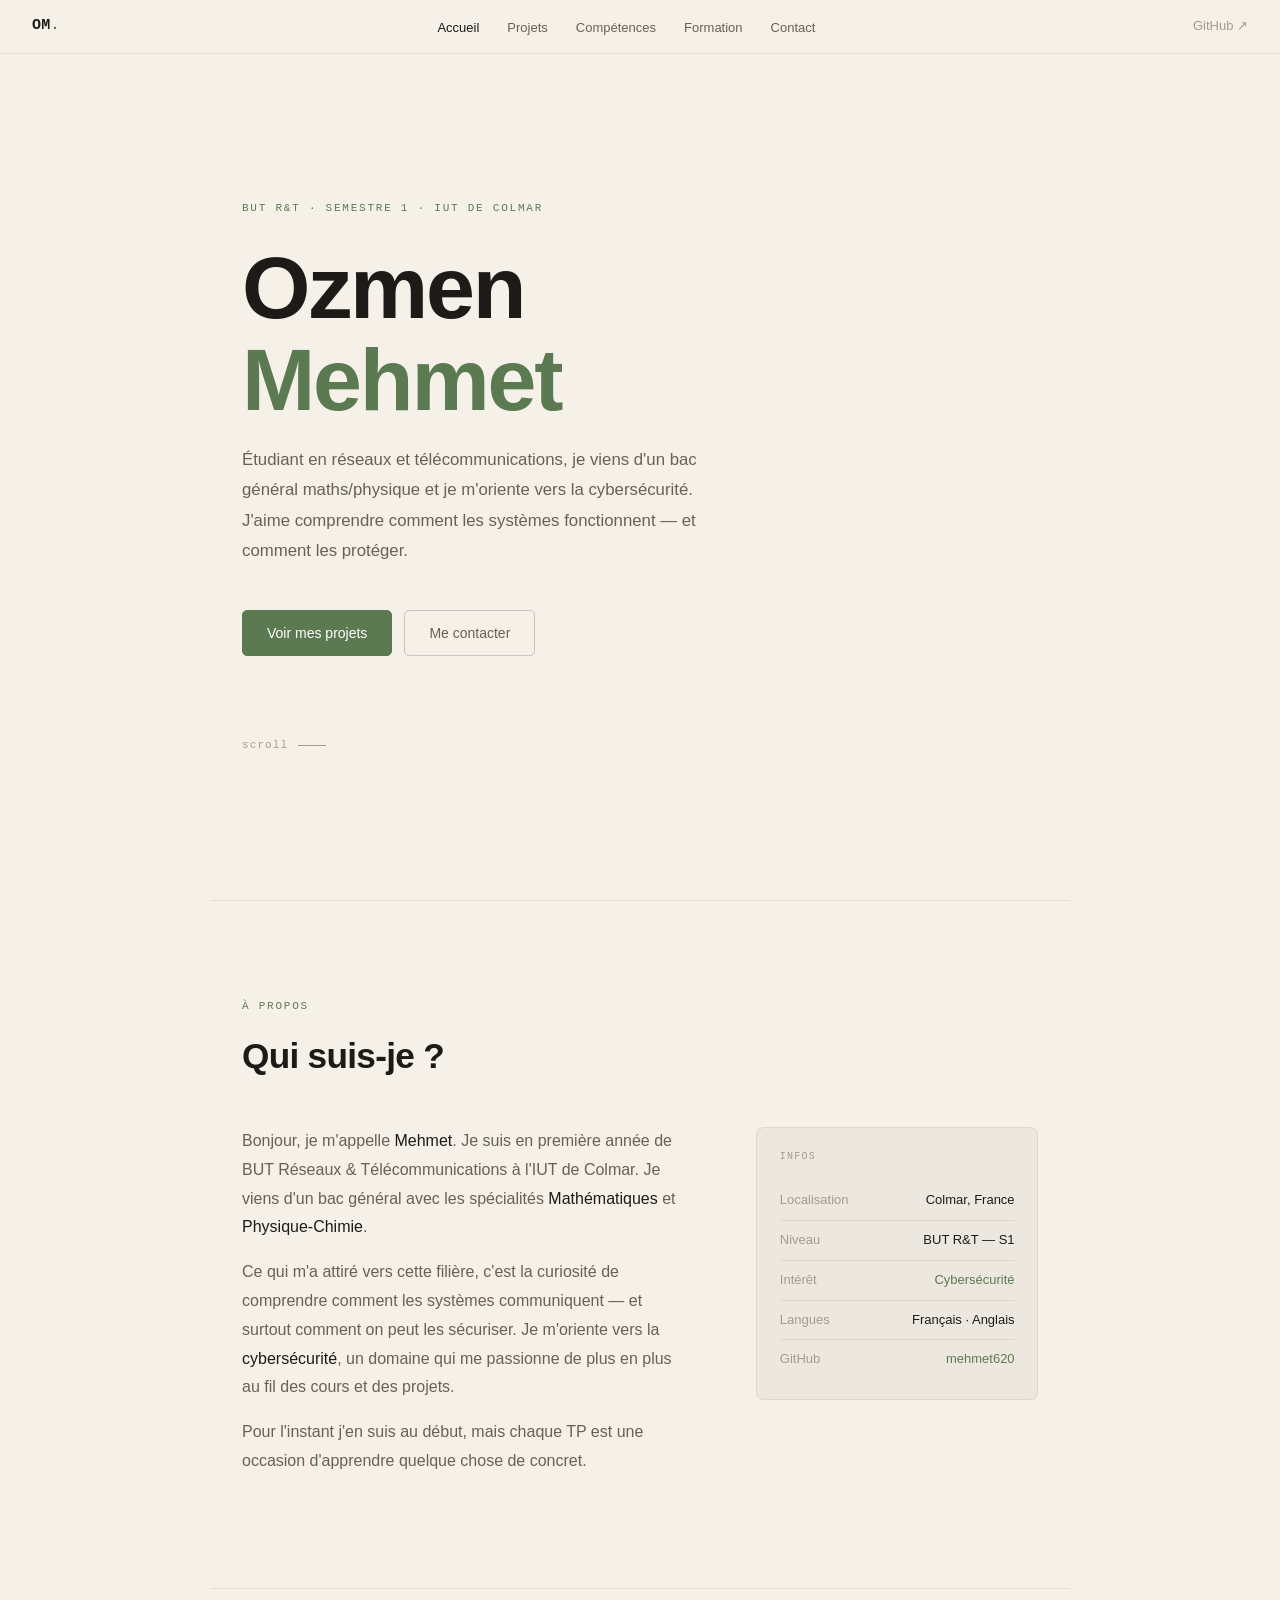
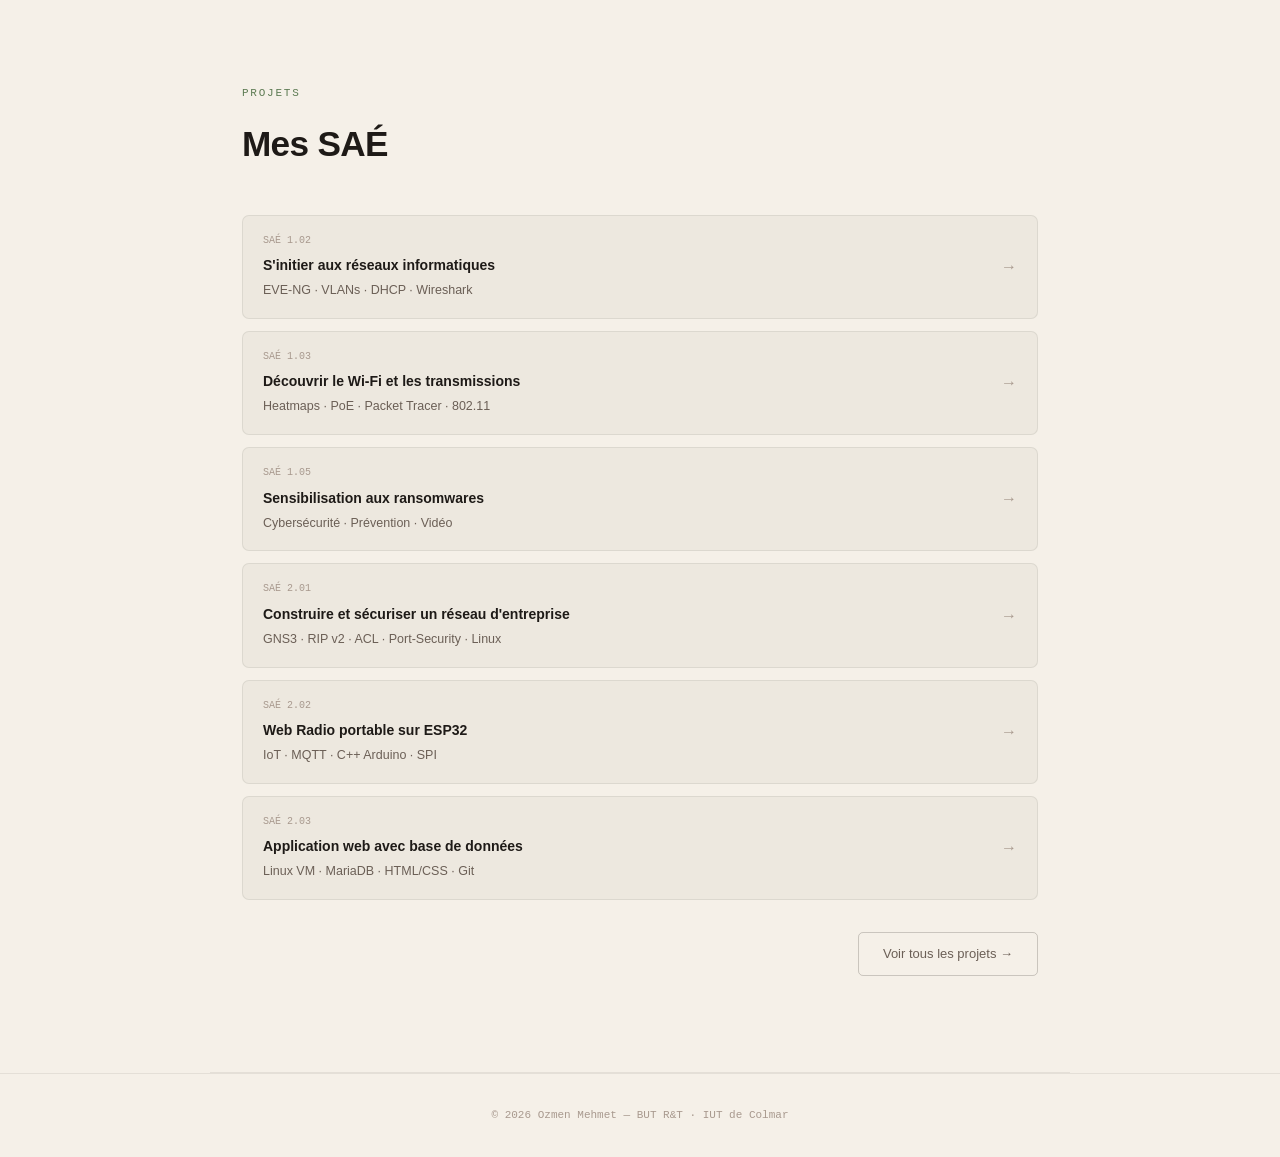
==== index.html @ 1ef93e6c "Add files via upload" ====
<!DOCTYPE html>
<html lang="fr">
<head>
<meta charset="UTF-8"><meta name="viewport" content="width=device-width,initial-scale=1.0">
<title>Ozmen Mehmet — Portfolio R&T</title>
<link rel="stylesheet" href="style.css">
</head>
<body>

<nav>
  <a href="index.html" class="logo">OM<span>.</span></a>
  <ul class="nav-links">
    <li><a href="index.html" class="active">Accueil</a></li>
    <li><a href="projets.html">Projets</a></li>
    <li><a href="competences.html">Compétences</a></li>
    <li><a href="formations.html">Formation</a></li>
    <li><a href="contact.html">Contact</a></li>
  </ul>
  <div class="nav-right">
    <a href="https://github.com/mehmet620" target="_blank" class="nav-icon">GitHub ↗</a>
  </div>
</nav>

<!-- HERO -->
<div class="hero">
  <div class="hero-eyebrow">BUT R&T · Semestre 1 · IUT de Colmar</div>
  <h1>Ozmen<br><em>Mehmet</em></h1>
  <p class="hero-sub">Étudiant en réseaux et télécommunications, je viens d'un bac général maths/physique et je m'oriente vers la cybersécurité. J'aime comprendre comment les systèmes fonctionnent — et comment les protéger.</p>
  <div class="hero-btns">
    <a href="projets.html" class="btn btn-fill">Voir mes projets</a>
    <a href="contact.html" class="btn btn-out">Me contacter</a>
  </div>
  <div class="hero-scroll">scroll</div>
</div>

<div class="sep"></div>

<!-- À PROPOS -->
<section style="padding:6rem 0">
  <div class="wrap">
    <div style="font-family:var(--mono);font-size:11px;color:var(--acc);letter-spacing:.16em;text-transform:uppercase;margin-bottom:.6rem">À propos</div>
    <h2 style="font-size:clamp(1.5rem,3.5vw,2.2rem);font-weight:700;letter-spacing:-.02em;margin-bottom:2.5rem">Qui suis-je ?</h2>
    <div class="about-grid">
      <div>
        <p>Bonjour, je m'appelle <strong>Mehmet</strong>. Je suis en première année de BUT Réseaux &amp; Télécommunications à l'IUT de Colmar. Je viens d'un bac général avec les spécialités <strong>Mathématiques</strong> et <strong>Physique-Chimie</strong>.</p>
        <p>Ce qui m'a attiré vers cette filière, c'est la curiosité de comprendre comment les systèmes communiquent — et surtout comment on peut les sécuriser. Je m'oriente vers la <strong>cybersécurité</strong>, un domaine qui me passionne de plus en plus au fil des cours et des projets.</p>
        <p>Pour l'instant j'en suis au début, mais chaque TP est une occasion d'apprendre quelque chose de concret.</p>
      </div>
      <div>
        <div class="info-card">
          <div class="card-title">Infos</div>
          <div class="info-row"><span class="k">Localisation</span><span class="v">Colmar, France</span></div>
          <div class="info-row"><span class="k">Niveau</span><span class="v">BUT R&T — S1</span></div>
          <div class="info-row"><span class="k">Intérêt</span><span class="v g">Cybersécurité</span></div>
          <div class="info-row"><span class="k">Langues</span><span class="v">Français · Anglais</span></div>
          <div class="info-row"><span class="k">GitHub</span><span class="v"><a href="https://github.com/mehmet620" target="_blank">mehmet620</a></span></div>
        </div>
      </div>
    </div>
  </div>
</section>

<div class="sep"></div>

<!-- APERÇU PROJETS -->
<section style="padding:6rem 0">
  <div class="wrap">
    <div style="font-family:var(--mono);font-size:11px;color:var(--acc);letter-spacing:.16em;text-transform:uppercase;margin-bottom:.6rem">Projets</div>
    <h2 style="font-size:clamp(1.5rem,3.5vw,2.2rem);font-weight:700;letter-spacing:-.02em;margin-bottom:2.5rem">Mes SAÉ</h2>
    <div class="preview-list">
      <a href="projets.html#sae102" class="preview-item">
        <div><div class="preview-num">SAÉ 1.02</div><h3>S'initier aux réseaux informatiques</h3><p>EVE-NG · VLANs · DHCP · Wireshark</p></div>
        <span class="arr">→</span>
      </a>
      <a href="projets.html#sae103" class="preview-item">
        <div><div class="preview-num">SAÉ 1.03</div><h3>Découvrir le Wi-Fi et les transmissions</h3><p>Heatmaps · PoE · Packet Tracer · 802.11</p></div>
        <span class="arr">→</span>
      </a>
      <a href="projets.html#sae105" class="preview-item">
        <div><div class="preview-num">SAÉ 1.05</div><h3>Sensibilisation aux ransomwares</h3><p>Cybersécurité · Prévention · Vidéo</p></div>
        <span class="arr">→</span>
      </a>
      <a href="projets.html#sae201" class="preview-item">
        <div><div class="preview-num">SAÉ 2.01</div><h3>Construire et sécuriser un réseau d'entreprise</h3><p>GNS3 · RIP v2 · ACL · Port-Security · Linux</p></div>
        <span class="arr">→</span>
      </a>
      <a href="projets.html#sae202" class="preview-item">
        <div><div class="preview-num">SAÉ 2.02</div><h3>Web Radio portable sur ESP32</h3><p>IoT · MQTT · C++ Arduino · SPI</p></div>
        <span class="arr">→</span>
      </a>
      <a href="projets.html#sae203" class="preview-item">
        <div><div class="preview-num">SAÉ 2.03</div><h3>Application web avec base de données</h3><p>Linux VM · MariaDB · HTML/CSS · Git</p></div>
        <span class="arr">→</span>
      </a>
    </div>
    <div style="margin-top:2rem;text-align:right"><a href="projets.html" class="btn btn-out" style="font-size:13px">Voir tous les projets →</a></div>
  </div>
</section>

<div class="sep"></div>

<footer>© 2026 Ozmen Mehmet — BUT R&T · IUT de Colmar</footer>
</body>
</html>
---- style.css ----
:root{
  --bg:#f5f0e8;--bg2:#ede8df;--bg3:#e4ddd2;
  --acc:#5c7a52;--acc-s:rgba(92,122,82,0.1);--acc-b:rgba(92,122,82,0.28);
  --t:#1e1a17;--t2:#6b5f56;--t3:#a8998e;
  --b:rgba(30,26,23,0.08);
  --mono:'Courier New',monospace;
  --sans:-apple-system,BlinkMacSystemFont,'Segoe UI',sans-serif;
  --max:860px;
}
*,*::before,*::after{box-sizing:border-box;margin:0;padding:0}
html{scroll-behavior:smooth}
body{background:var(--bg);color:var(--t);font-family:var(--sans);font-size:16px;line-height:1.75;-webkit-font-smoothing:antialiased}
a{color:var(--acc);text-decoration:none}
a:hover{opacity:.72}

/* NAV */
nav{position:fixed;top:0;left:0;right:0;z-index:100;height:54px;display:flex;align-items:center;justify-content:space-between;padding:0 2rem;background:rgba(245,240,232,.94);backdrop-filter:blur(12px);border-bottom:.5px solid var(--b)}
.logo{font-family:var(--mono);font-size:15px;font-weight:700;color:var(--t);letter-spacing:.02em}
.logo span{color:var(--acc)}
.nav-links{list-style:none;display:flex;gap:1.75rem}
.nav-links a{font-size:13px;color:var(--t2);transition:color .18s}
.nav-links a:hover,.nav-links a.active{color:var(--t);opacity:1}
.nav-right{display:flex;align-items:center;gap:1rem}
.nav-icon{color:var(--t3);font-size:13px;transition:color .18s}
.nav-icon:hover{color:var(--t);opacity:1}

/* LAYOUT */
.wrap{max-width:var(--max);margin:0 auto;padding:0 2rem}
.pt{padding-top:54px}

/* HERO */
.hero{min-height:100vh;display:flex;flex-direction:column;justify-content:center;max-width:var(--max);margin:0 auto;padding:0 2rem;padding-top:54px}
.hero-eyebrow{font-family:var(--mono);font-size:11px;color:var(--acc);letter-spacing:.16em;text-transform:uppercase;margin-bottom:1.5rem}
.hero h1{font-size:clamp(3rem,7vw,5.5rem);font-weight:700;line-height:1.04;letter-spacing:-.025em;margin-bottom:1.25rem}
.hero h1 em{color:var(--acc);font-style:normal}
.hero-sub{font-size:1.05rem;color:var(--t2);max-width:460px;line-height:1.8;margin-bottom:2.75rem}
.hero-btns{display:flex;gap:.75rem;flex-wrap:wrap}
.btn{padding:.6rem 1.5rem;border-radius:5px;font-size:14px;font-weight:500;display:inline-block;transition:all .18s;cursor:pointer}
.btn-fill{background:var(--acc);color:#fff;border:1px solid var(--acc)}
.btn-fill:hover{opacity:.85}
.btn-out{background:transparent;color:var(--t2);border:.5px solid rgba(30,26,23,0.2)}
.btn-out:hover{border-color:rgba(30,26,23,0.4);color:var(--t)}
.hero-scroll{margin-top:5rem;font-family:var(--mono);font-size:11px;color:var(--t3);letter-spacing:.1em;display:flex;align-items:center;gap:.6rem}
.hero-scroll::after{content:'';display:block;width:28px;height:.5px;background:var(--t3)}

/* PAGE HEADER */
.page-header{padding:6rem 0 3.5rem;border-bottom:.5px solid var(--b);margin-bottom:4rem}
.page-header .eyebrow{font-family:var(--mono);font-size:11px;color:var(--acc);letter-spacing:.16em;text-transform:uppercase;margin-bottom:.75rem}
.page-header h1{font-size:clamp(2rem,4vw,3rem);font-weight:700;letter-spacing:-.02em;line-height:1.1}
.page-header p{color:var(--t2);max-width:520px;margin-top:.85rem;font-size:1rem;line-height:1.8}

/* BREADCRUMB */
.bread{font-size:12px;color:var(--t3);margin-bottom:2rem;display:flex;gap:.4rem;align-items:center}
.bread a{color:var(--t3)}
.bread a:hover{color:var(--t);opacity:1}
.bread span{color:var(--t3)}

/* SEP */
.sep{height:.5px;background:var(--b);max-width:var(--max);margin:0 auto}

/* STACK CARDS (compétences) */
.stack-grid{display:grid;grid-template-columns:repeat(auto-fit,minmax(200px,1fr));gap:1rem;margin-bottom:3rem}
.stack-card{background:var(--bg2);border:.5px solid var(--b);border-radius:8px;padding:1.25rem 1.4rem}
.stack-card h3{font-family:var(--mono);font-size:11px;color:var(--t3);text-transform:uppercase;letter-spacing:.1em;margin-bottom:.9rem}
.chips{display:flex;flex-wrap:wrap;gap:.35rem}
.chip{font-size:12px;font-family:var(--mono);padding:2px 9px;background:var(--bg3);border:.5px solid var(--b);border-radius:3px;color:var(--t2)}
.chip.a{color:var(--acc);border-color:var(--acc-b);background:var(--acc-s)}

/* PROJETS */
.proj-grid{display:flex;flex-direction:column;gap:1px;border:.5px solid var(--b);border-radius:10px;overflow:hidden}
.proj-item{background:var(--bg2);padding:1.5rem 1.75rem;cursor:pointer;transition:background .15s;display:flex;justify-content:space-between;align-items:flex-start;gap:1rem}
.proj-item:hover{background:var(--bg3)}
.proj-item+.proj-item{border-top:.5px solid var(--b)}
.proj-num{font-family:var(--mono);font-size:10px;color:var(--t3);letter-spacing:.08em;margin-bottom:.3rem}
.proj-item h3{font-size:15px;font-weight:600;color:var(--t);margin-bottom:.3rem}
.proj-item p{font-size:13.5px;color:var(--t2);line-height:1.55}
.proj-arrow{color:var(--t3);font-size:18px;flex-shrink:0;margin-top:3px;transition:transform .18s,color .18s}
.proj-item:hover .proj-arrow{transform:translateX(4px);color:var(--acc)}

/* PROJET DETAIL PAGE */
.proj-detail{max-width:var(--max);margin:0 auto;padding:0 2rem;padding-bottom:6rem}
.proj-meta-bar{display:flex;flex-wrap:wrap;gap:.5rem;margin-bottom:2.5rem}
.meta-tag{font-family:var(--mono);font-size:11px;padding:3px 10px;border-radius:3px;border:.5px solid var(--b);color:var(--t2);background:var(--bg2)}
.meta-tag.g{color:var(--acc);border-color:var(--acc-b);background:var(--acc-s)}
.section-block{margin-bottom:2.5rem}
.section-block h2{font-size:13px;font-family:var(--mono);color:var(--acc);letter-spacing:.12em;text-transform:uppercase;margin-bottom:1rem;padding-bottom:.5rem;border-bottom:.5px solid var(--b)}
.section-block ul{list-style:none;display:flex;flex-direction:column;gap:.5rem}
.section-block li{font-size:14.5px;color:var(--t2);padding-left:1.1rem;position:relative;line-height:1.65}
.section-block li::before{content:'—';position:absolute;left:0;color:var(--t3);font-size:11px;top:5px}
.section-block li strong{color:var(--t);font-weight:500}
.ac-list{display:flex;flex-direction:column;gap:.75rem}
.ac-row{display:flex;gap:.75rem;align-items:flex-start}
.ac-tag{font-family:var(--mono);font-size:10px;padding:3px 7px;background:var(--acc-s);border:.5px solid var(--acc-b);border-radius:3px;color:var(--acc);white-space:nowrap;flex-shrink:0;margin-top:3px}
.ac-row p{font-size:14px;color:var(--t2);line-height:1.6}
.ac-row p strong{color:var(--t);font-weight:500}
.bilan-box{background:var(--bg2);border-left:2px solid var(--acc);border-radius:0 6px 6px 0;padding:1.25rem 1.4rem;font-size:14.5px;color:var(--t2);line-height:1.75;font-style:italic}
.bilan-box strong{color:var(--t);font-style:normal;font-weight:500}
.proj-nav{display:flex;justify-content:space-between;align-items:center;margin-top:4rem;padding-top:2rem;border-top:.5px solid var(--b)}
.proj-nav a{font-size:13.5px;color:var(--t2);display:flex;align-items:center;gap:.4rem}
.proj-nav a:hover{color:var(--t);opacity:1}

/* FORMATION */
.form-list{display:flex;flex-direction:column;gap:3rem}
.form-item{display:grid;grid-template-columns:140px 1fr;gap:2rem;padding-bottom:3rem;border-bottom:.5px solid var(--b)}
.form-item:last-child{border-bottom:none;padding-bottom:0}
.form-date{font-family:var(--mono);font-size:12px;color:var(--t3);padding-top:.2rem;letter-spacing:.04em}
.form-dot{width:8px;height:8px;border-radius:50%;background:var(--acc);display:inline-block;margin-right:.5rem}
.form-content h2{font-size:1.15rem;font-weight:700;color:var(--t);margin-bottom:.2rem}
.form-school{font-size:13.5px;color:var(--acc);margin-bottom:.75rem;font-weight:500}
.form-content p{font-size:14px;color:var(--t2);line-height:1.7;margin-bottom:.75rem}
.form-content p:last-child{margin-bottom:0}

/* COMPETENCES PAGE */
.comp-section{margin-bottom:3.5rem}
.comp-section h2{font-size:1rem;font-weight:700;color:var(--t);margin-bottom:1.25rem;display:flex;align-items:center;gap:.6rem}
.comp-section h2::after{content:'';flex:1;height:.5px;background:var(--b)}
.ac-table{width:100%;border-collapse:collapse}
.ac-table tr{border-bottom:.5px solid var(--b)}
.ac-table tr:last-child{border-bottom:none}
.ac-table td{padding:.75rem 0;vertical-align:top;font-size:14px}
.ac-table td:first-child{width:80px;font-family:var(--mono);font-size:11px;color:var(--acc);padding-right:1.25rem;white-space:nowrap}
.ac-table td:last-child{color:var(--t2);line-height:1.6}

/* CONTACT */
.contact-grid{display:grid;grid-template-columns:1.4fr 1fr;gap:4rem;align-items:start}
.contact-grid p{color:var(--t2);font-size:1rem;line-height:1.8;margin-bottom:2rem}
.contact-links{display:flex;flex-direction:column;gap:.6rem}
.c-link{display:flex;align-items:center;gap:.75rem;font-size:14px;color:var(--t2);padding:.75rem 1rem;background:var(--bg2);border:.5px solid var(--b);border-radius:6px;transition:border-color .18s}
.c-link:hover{border-color:var(--acc-b);color:var(--t);opacity:1}
.c-link .c-icon{font-size:16px;color:var(--t3)}
.c-link .c-label{font-size:11px;font-family:var(--mono);color:var(--t3);display:block;margin-top:1px}

/* FOOTER */
footer{border-top:.5px solid var(--b);padding:2rem;text-align:center;font-family:var(--mono);font-size:11px;color:var(--t3)}

/* ABOUT SECTION (home) */
.about-grid{display:grid;grid-template-columns:1.6fr 1fr;gap:4rem;align-items:start}
.about-grid p{color:var(--t2);font-size:1rem;line-height:1.8;margin-bottom:1rem}
.about-grid p strong{color:var(--t);font-weight:500}
.info-card{background:var(--bg2);border:.5px solid var(--b);border-radius:8px;padding:1.25rem 1.4rem}
.info-card .card-title{font-family:var(--mono);font-size:10px;color:var(--t3);letter-spacing:.12em;text-transform:uppercase;margin-bottom:1rem}
.info-row{display:flex;justify-content:space-between;padding:.5rem 0;border-bottom:.5px solid var(--b);font-size:13px;gap:.75rem}
.info-row:last-child{border-bottom:none}
.info-row .k{color:var(--t3)}.info-row .v{color:var(--t);text-align:right}
.info-row .v.g{color:var(--acc)}

/* HOME PROJETS PREVIEW */
.preview-list{display:flex;flex-direction:column;gap:.75rem}
.preview-item{display:flex;justify-content:space-between;align-items:center;padding:1rem 1.25rem;background:var(--bg2);border:.5px solid var(--b);border-radius:7px;transition:border-color .18s}
.preview-item:hover{border-color:var(--acc-b)}
.preview-item h3{font-size:14px;font-weight:600;color:var(--t);margin-bottom:.15rem}
.preview-item p{font-size:12.5px;color:var(--t2)}
.preview-num{font-family:var(--mono);font-size:10px;color:var(--t3);margin-bottom:.25rem}
.arr{color:var(--t3);transition:transform .15s,color .15s}
.preview-item:hover .arr{transform:translateX(3px);color:var(--acc)}

@media(max-width:640px){
  nav .nav-links{display:none}
  .about-grid,.contact-grid,.form-item{grid-template-columns:1fr;gap:1.5rem}
  .wrap{padding:0 1.25rem}
  .hero{padding:0 1.25rem;padding-top:54px}
  .proj-detail{padding:0 1.25rem 4rem}
}
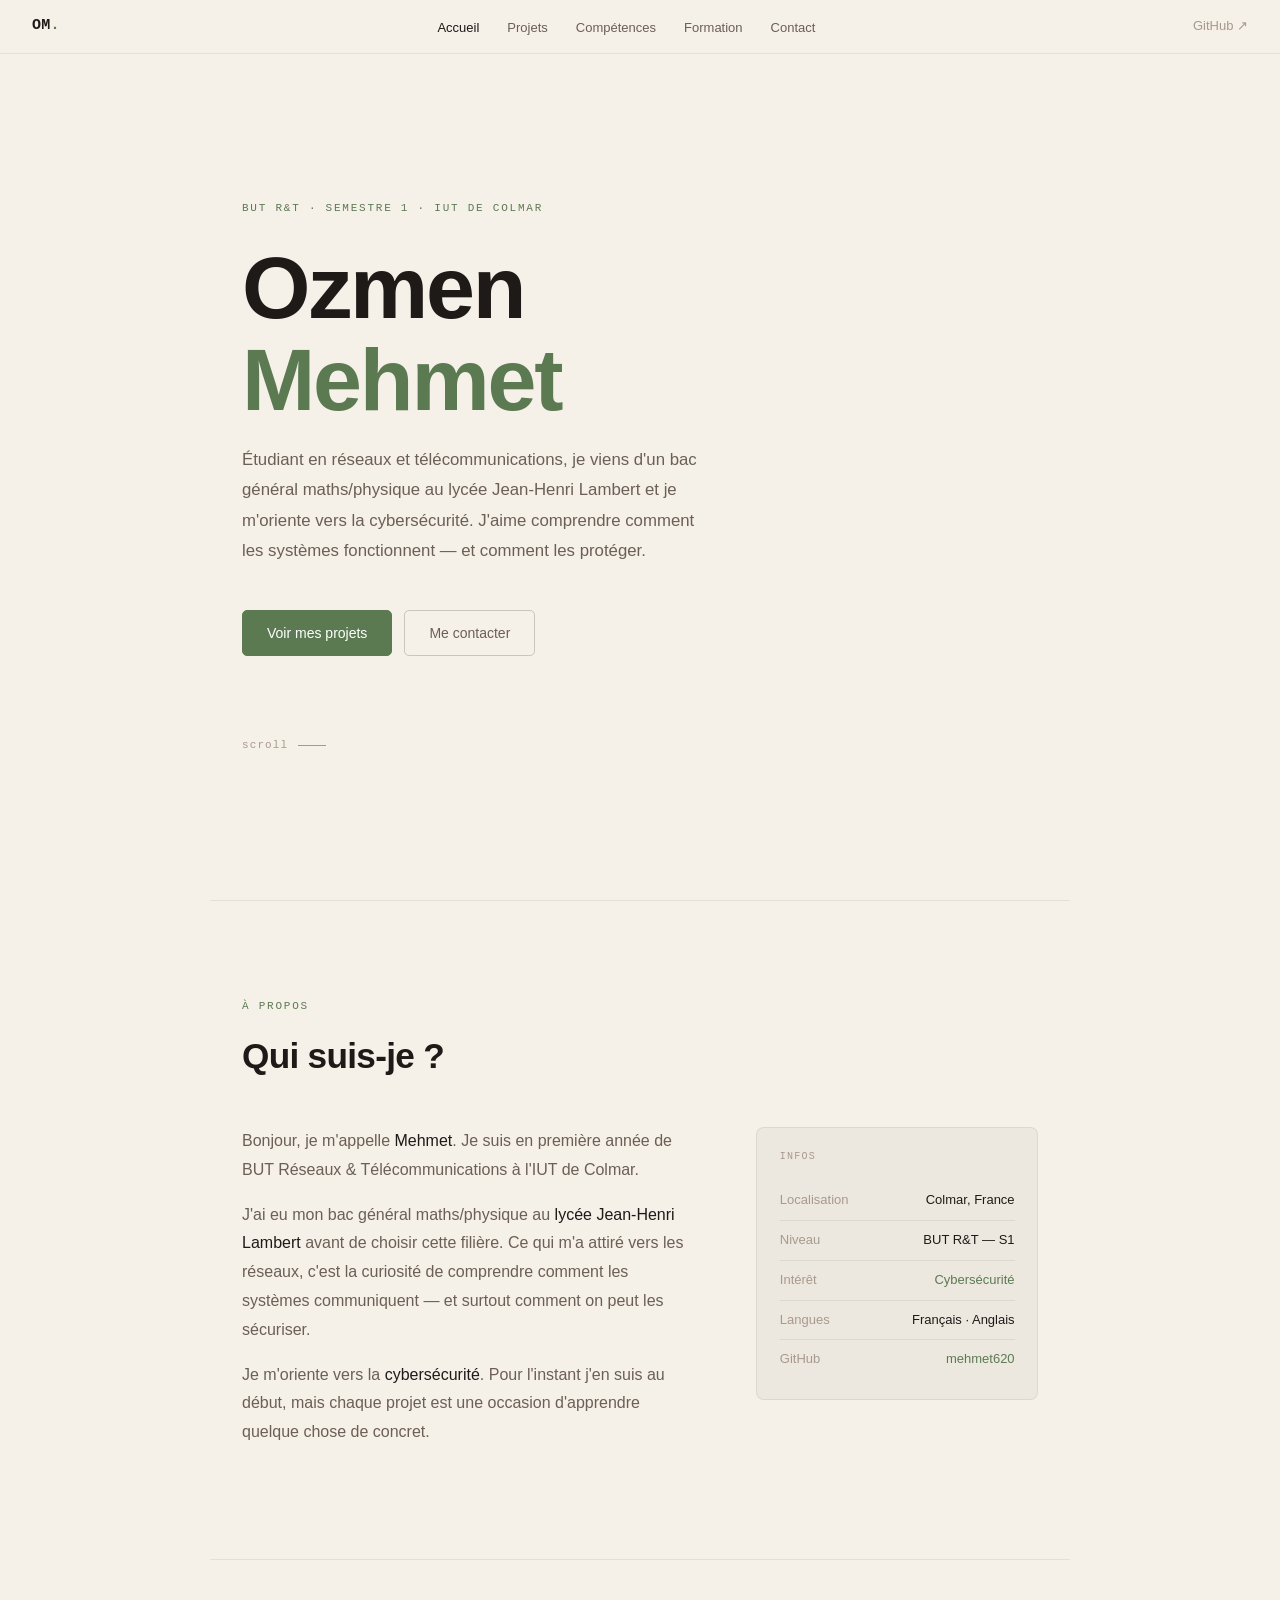
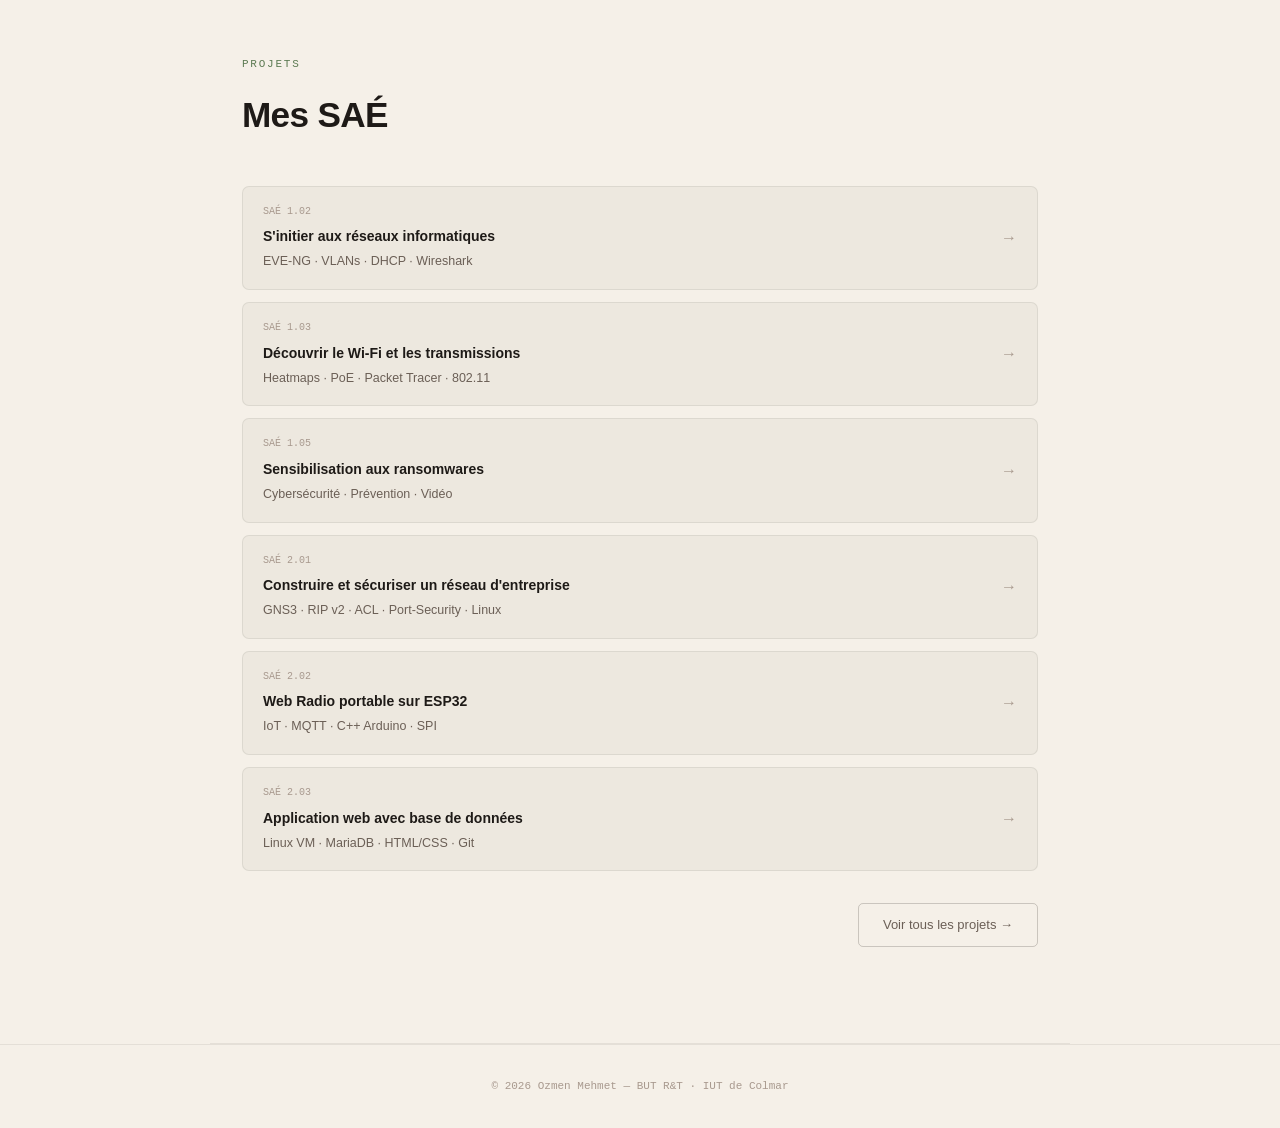
==== commit b3d87198: "Add files via upload" ====
--- a/index.html
+++ b/index.html
@@ -21,11 +21,10 @@
   </div>
 </nav>
 
-<!-- HERO -->
 <div class="hero">
   <div class="hero-eyebrow">BUT R&T · Semestre 1 · IUT de Colmar</div>
   <h1>Ozmen<br><em>Mehmet</em></h1>
-  <p class="hero-sub">Étudiant en réseaux et télécommunications, je viens d'un bac général maths/physique et je m'oriente vers la cybersécurité. J'aime comprendre comment les systèmes fonctionnent — et comment les protéger.</p>
+  <p class="hero-sub">Étudiant en réseaux et télécommunications, je viens d'un bac général maths/physique au lycée Jean-Henri Lambert et je m'oriente vers la cybersécurité. J'aime comprendre comment les systèmes fonctionnent — et comment les protéger.</p>
   <div class="hero-btns">
     <a href="projets.html" class="btn btn-fill">Voir mes projets</a>
     <a href="contact.html" class="btn btn-out">Me contacter</a>
@@ -35,16 +34,15 @@
 
 <div class="sep"></div>
 
-<!-- À PROPOS -->
 <section style="padding:6rem 0">
   <div class="wrap">
     <div style="font-family:var(--mono);font-size:11px;color:var(--acc);letter-spacing:.16em;text-transform:uppercase;margin-bottom:.6rem">À propos</div>
     <h2 style="font-size:clamp(1.5rem,3.5vw,2.2rem);font-weight:700;letter-spacing:-.02em;margin-bottom:2.5rem">Qui suis-je ?</h2>
     <div class="about-grid">
       <div>
-        <p>Bonjour, je m'appelle <strong>Mehmet</strong>. Je suis en première année de BUT Réseaux &amp; Télécommunications à l'IUT de Colmar. Je viens d'un bac général avec les spécialités <strong>Mathématiques</strong> et <strong>Physique-Chimie</strong>.</p>
-        <p>Ce qui m'a attiré vers cette filière, c'est la curiosité de comprendre comment les systèmes communiquent — et surtout comment on peut les sécuriser. Je m'oriente vers la <strong>cybersécurité</strong>, un domaine qui me passionne de plus en plus au fil des cours et des projets.</p>
-        <p>Pour l'instant j'en suis au début, mais chaque TP est une occasion d'apprendre quelque chose de concret.</p>
+        <p>Bonjour, je m'appelle <strong>Mehmet</strong>. Je suis en première année de BUT Réseaux &amp; Télécommunications à l'IUT de Colmar.</p>
+        <p>J'ai eu mon bac général maths/physique au <strong>lycée Jean-Henri Lambert</strong> avant de choisir cette filière. Ce qui m'a attiré vers les réseaux, c'est la curiosité de comprendre comment les systèmes communiquent — et surtout comment on peut les sécuriser.</p>
+        <p>Je m'oriente vers la <strong>cybersécurité</strong>. Pour l'instant j'en suis au début, mais chaque projet est une occasion d'apprendre quelque chose de concret.</p>
       </div>
       <div>
         <div class="info-card">
@@ -62,33 +60,32 @@
 
 <div class="sep"></div>
 
-<!-- APERÇU PROJETS -->
 <section style="padding:6rem 0">
   <div class="wrap">
     <div style="font-family:var(--mono);font-size:11px;color:var(--acc);letter-spacing:.16em;text-transform:uppercase;margin-bottom:.6rem">Projets</div>
     <h2 style="font-size:clamp(1.5rem,3.5vw,2.2rem);font-weight:700;letter-spacing:-.02em;margin-bottom:2.5rem">Mes SAÉ</h2>
     <div class="preview-list">
-      <a href="projets.html#sae102" class="preview-item">
+      <a href="sae102.html" class="preview-item">
         <div><div class="preview-num">SAÉ 1.02</div><h3>S'initier aux réseaux informatiques</h3><p>EVE-NG · VLANs · DHCP · Wireshark</p></div>
         <span class="arr">→</span>
       </a>
-      <a href="projets.html#sae103" class="preview-item">
+      <a href="sae103.html" class="preview-item">
         <div><div class="preview-num">SAÉ 1.03</div><h3>Découvrir le Wi-Fi et les transmissions</h3><p>Heatmaps · PoE · Packet Tracer · 802.11</p></div>
         <span class="arr">→</span>
       </a>
-      <a href="projets.html#sae105" class="preview-item">
+      <a href="sae105.html" class="preview-item">
         <div><div class="preview-num">SAÉ 1.05</div><h3>Sensibilisation aux ransomwares</h3><p>Cybersécurité · Prévention · Vidéo</p></div>
         <span class="arr">→</span>
       </a>
-      <a href="projets.html#sae201" class="preview-item">
+      <a href="sae201.html" class="preview-item">
         <div><div class="preview-num">SAÉ 2.01</div><h3>Construire et sécuriser un réseau d'entreprise</h3><p>GNS3 · RIP v2 · ACL · Port-Security · Linux</p></div>
         <span class="arr">→</span>
       </a>
-      <a href="projets.html#sae202" class="preview-item">
+      <a href="sae202.html" class="preview-item">
         <div><div class="preview-num">SAÉ 2.02</div><h3>Web Radio portable sur ESP32</h3><p>IoT · MQTT · C++ Arduino · SPI</p></div>
         <span class="arr">→</span>
       </a>
-      <a href="projets.html#sae203" class="preview-item">
+      <a href="sae203.html" class="preview-item">
         <div><div class="preview-num">SAÉ 2.03</div><h3>Application web avec base de données</h3><p>Linux VM · MariaDB · HTML/CSS · Git</p></div>
         <span class="arr">→</span>
       </a>
